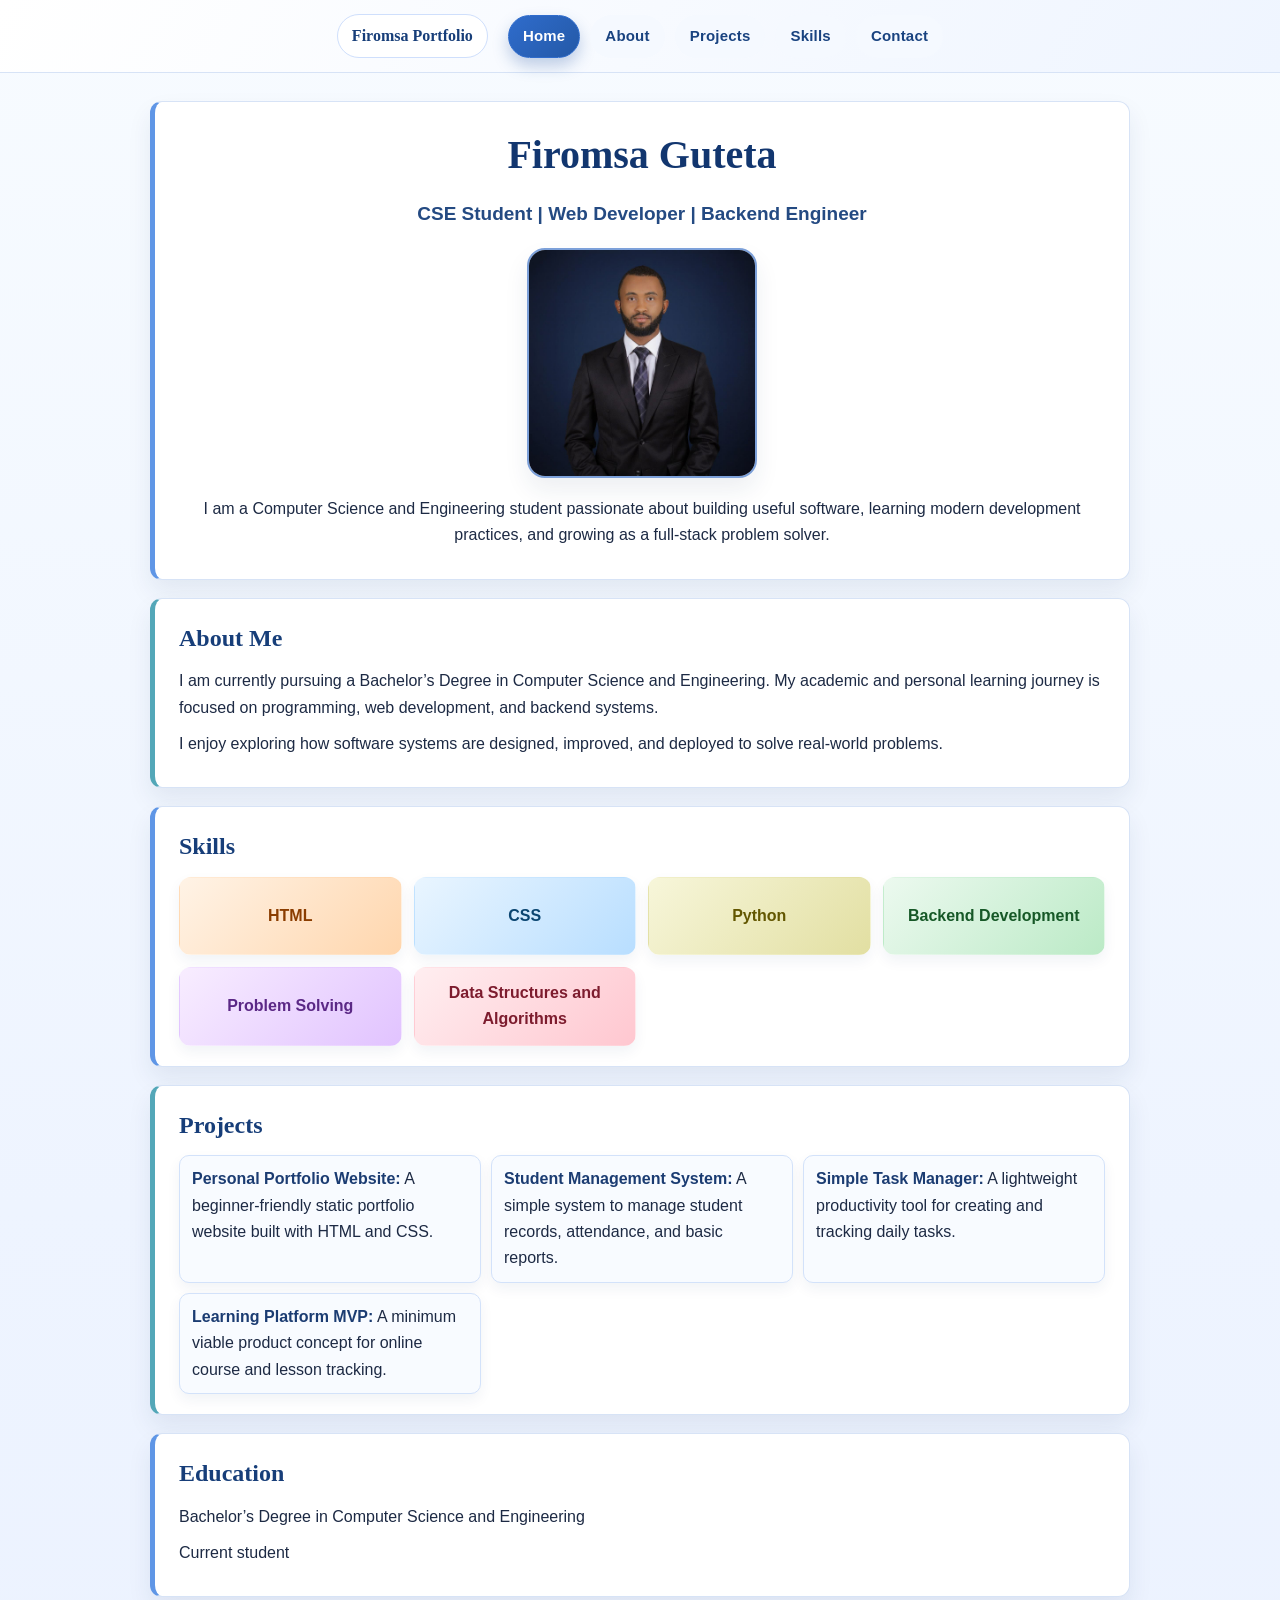
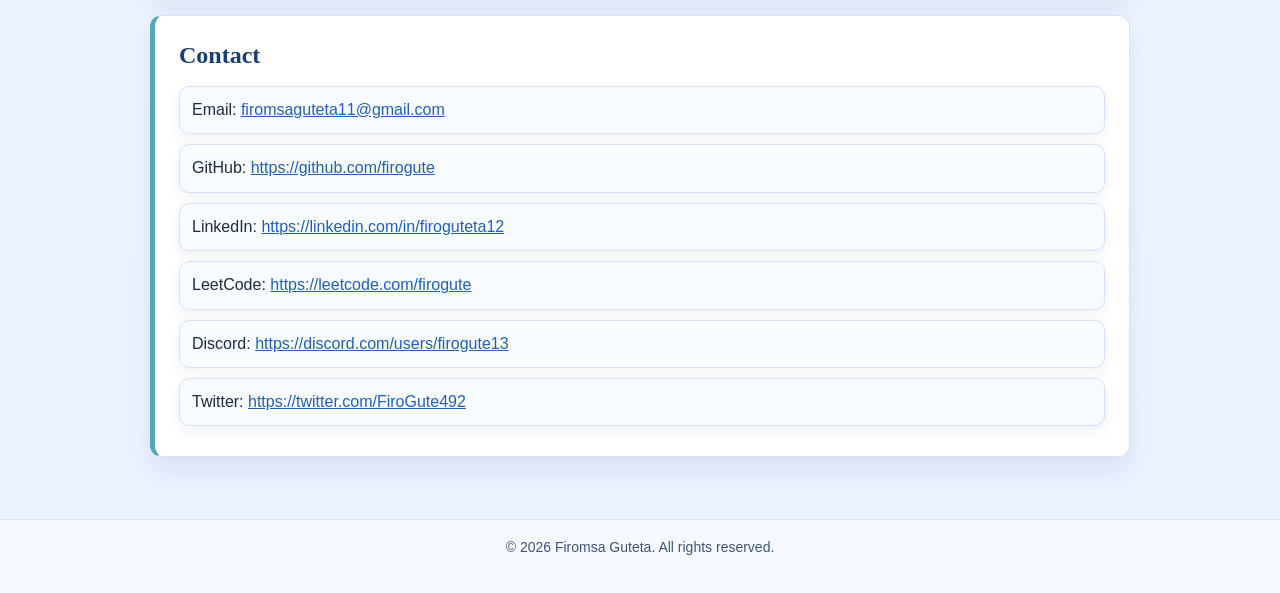
==== index.html @ 27457bf6 "Add initial portfolio website structure with CSS styling - Created index.html for the main portfolio" ====
<!doctype html>
<html lang="en">
  <head>
    <meta charset="UTF-8" />
    <meta name="viewport" content="width=device-width, initial-scale=1.0" />
    <title>Firomsa Guteta | Portfolio</title>
    <link rel="stylesheet" href="index.css" />
  </head>
  <body>
    <header class="site-header">
      <div class="container">
        <nav class="site-nav" aria-label="Main Navigation">
          <span class="nav-brand">Firomsa Portfolio</span>
          <a class="active" href="index.html">Home</a>
          <a href="about.html">About</a>
          <a href="projects.html">Projects</a>
          <a href="skills.html">Skills</a>
          <a href="contact.html">Contact</a>
        </nav>
      </div>
    </header>

    <main class="container">
      <section class="intro">
        <h1>Firomsa Guteta</h1>
        <h2>CSE Student | Web Developer | Backend Engineer</h2>
        <div class="profile-photo-box">
          <img
            class="profile-photo"
            src="images/profile.jpg"
            alt="Firomsa Guteta profile photo"
          />
        </div>
        <p class="photo-help"></p>
        <p>
          I am a Computer Science and Engineering student passionate about
          building useful software, learning modern development practices, and
          growing as a full-stack problem solver.
        </p>
      </section>

      <section id="about">
        <h3>About Me</h3>
        <p>
          I am currently pursuing a Bachelor&rsquo;s Degree in Computer Science
          and Engineering. My academic and personal learning journey is focused
          on programming, web development, and backend systems.
        </p>
        <p>
          I enjoy exploring how software systems are designed, improved, and
          deployed to solve real-world problems.
        </p>
      </section>

      <section id="skills">
        <h3>Skills</h3>
        <ul class="skills-grid">
          <li class="skill-card skill-html">HTML</li>
          <li class="skill-card skill-css">CSS</li>
          <li class="skill-card skill-python">Python</li>
          <li class="skill-card skill-backend">Backend Development</li>
          <li class="skill-card skill-problem">Problem Solving</li>
          <li class="skill-card skill-dsa">Data Structures and Algorithms</li>
        </ul>
      </section>

      <section id="projects">
        <h3>Projects</h3>
        <ul>
          <li>
            <span class="project-title">Personal Portfolio Website:</span>
            A beginner-friendly static portfolio website built with HTML and
            CSS.
          </li>
          <li>
            <span class="project-title">Student Management System:</span>
            A simple system to manage student records, attendance, and basic
            reports.
          </li>
          <li>
            <span class="project-title">Simple Task Manager:</span>
            A lightweight productivity tool for creating and tracking daily
            tasks.
          </li>
          <li>
            <span class="project-title">Learning Platform MVP:</span>
            A minimum viable product concept for online course and lesson
            tracking.
          </li>
        </ul>
      </section>

      <section id="education">
        <h3>Education</h3>
        <p>Bachelor&rsquo;s Degree in Computer Science and Engineering</p>
        <p>Current student</p>
      </section>

      <section id="contact">
        <h3>Contact</h3>
        <p>
          Email:
          <a href="mailto:firomsaguteta11@gmail.com"
            >firomsaguteta11@gmail.com</a
          >
        </p>
        <p>
          GitHub:
          <a
            href="https://github.com/firogute"
            target="_blank"
            rel="noopener noreferrer"
            >https://github.com/firogute</a
          >
        </p>
        <p>
          LinkedIn:
          <a
            href="https://linkedin.com/in/firoguteta12"
            target="_blank"
            rel="noopener noreferrer"
            >https://linkedin.com/in/firoguteta12</a
          >
        </p>
        <p>
          LeetCode:
          <a
            href="https://leetcode.com/firogute"
            target="_blank"
            rel="noopener noreferrer"
            >https://leetcode.com/firogute</a
          >
        </p>
        <p>
          Discord:
          <a
            href="https://discord.com/users/firogute13"
            target="_blank"
            rel="noopener noreferrer"
            >https://discord.com/users/firogute13</a
          >
        </p>
        <p>
          Twitter:
          <a
            href="https://twitter.com/FiroGute492"
            target="_blank"
            rel="noopener noreferrer"
            >https://twitter.com/FiroGute492</a
          >
        </p>
      </section>
    </main>

    <footer>
      <div class="container">
        <p>&copy; 2026 Firomsa Guteta. All rights reserved.</p>
      </div>
    </footer>
  </body>
</html>
---- index.css ----
:root {
  --bg-main: #eef4ff;
  --bg-accent: #f7fbff;
  --card-bg: #ffffff;
  --card-muted: #f8fbff;
  --text-main: #1d2a44;
  --text-muted: #4f5f7a;
  --primary: #1f5fbf;
  --primary-dark: #174891;
  --border-soft: #d7e3f6;
  --shadow-soft: 0 12px 24px rgba(22, 48, 94, 0.08);
  --shadow-hover: 0 16px 28px rgba(22, 48, 94, 0.16);
  --font-body: "Segoe UI", Tahoma, Geneva, Verdana, sans-serif;
  --font-heading: "Georgia", "Times New Roman", Times, serif;
  --font-nav: "Trebuchet MS", "Segoe UI", sans-serif;
}

* {
  box-sizing: border-box;
}

body {
  margin: 0;
  padding: 0;
  background: linear-gradient(
    180deg,
    var(--bg-accent) 0%,
    var(--bg-main) 55%,
    #eaf1ff 100%
  );
  color: var(--text-main);
  font-family: var(--font-body);
  line-height: 1.65;
}

.container {
  width: 92%;
  max-width: 980px;
  margin: 0 auto;
}

.site-header {
  border-bottom: 1px solid var(--border-soft);
  padding: 14px 0;
  background: linear-gradient(120deg, #ffffff 0%, #eff5ff 100%);
  backdrop-filter: blur(6px);
  position: sticky;
  top: 0;
  z-index: 20;
}

.site-nav {
  display: flex;
  align-items: center;
  justify-content: center;
  flex-wrap: wrap;
  gap: 10px;
}

.nav-brand {
  margin-right: 10px;
  padding: 8px 14px;
  border-radius: 999px;
  border: 1px solid #cfdffc;
  background: #ffffff;
  color: #173e79;
  font-family: var(--font-heading);
  font-size: 16px;
  font-weight: 700;
}

.site-nav a {
  color: #194380;
  text-decoration: none;
  margin: 0;
  padding: 8px 14px;
  border-radius: 999px;
  border: 1px solid transparent;
  background: #f5f9ff;
  font-size: 15px;
  font-weight: 700;
  font-family: var(--font-nav);
  letter-spacing: 0.2px;
  transition: transform 0.18s ease, box-shadow 0.18s ease, background 0.18s ease,
    border-color 0.18s ease, color 0.18s ease;
}

.site-nav a:hover {
  color: #0f356b;
  background: #e9f2ff;
  border-color: #b5cdf6;
  box-shadow: 0 8px 16px rgba(22, 48, 94, 0.12);
  transform: translateY(-1px);
  text-decoration: none;
}

.site-nav a.active {
  color: #ffffff;
  background: linear-gradient(135deg, #2f6ccc, #2459a7);
  border-color: #2f6ccc;
  box-shadow: 0 8px 16px rgba(35, 86, 163, 0.28);
}

main {
  padding: 28px 0 44px;
}

.intro {
  text-align: center;
}

.intro h1 {
  margin: 0;
  font-family: var(--font-heading);
  font-size: 40px;
  font-weight: 700;
  color: #12366f;
}

.intro h2 {
  margin: 10px 0 18px;
  font-size: 19px;
  font-weight: 700;
  color: #244a82;
  font-family: var(--font-nav);
}

.profile-photo-box {
  width: 230px;
  height: 230px;
  margin: 0 auto 18px;
  border: 2px solid #7ca0d9;
  border-radius: 18px;
  background: #f2f7ff;
  display: flex;
  justify-content: center;
  align-items: center;
  overflow: hidden;
  box-shadow: var(--shadow-soft);
}

.profile-photo {
  width: 100%;
  height: 100%;
  object-fit: cover;
}

.photo-help {
  margin: 0 8px 14px;
  color: var(--text-muted);
  font-size: 13px;
  text-align: center;
}

section {
  margin: 0 0 18px;
  padding: 20px 24px;
  border: 1px solid var(--border-soft);
  border-left: 5px solid #79a7ee;
  border-radius: 12px;
  background: var(--card-bg);
  box-shadow: var(--shadow-soft);
  transition:
    transform 0.22s ease,
    box-shadow 0.22s ease,
    border-color 0.22s ease;
}

section:nth-of-type(odd) {
  border-left-color: #5f96e6;
}

section:nth-of-type(even) {
  border-left-color: #53a7b8;
}

section:hover {
  transform: translateY(-4px);
  box-shadow: var(--shadow-hover);
  border-color: #9bbcf0;
}

section h3 {
  margin-top: 0;
  margin-bottom: 10px;
  font-size: 24px;
  font-family: var(--font-heading);
  color: #173e79;
}

p {
  margin: 0 0 10px;
}

ul {
  margin: 0;
  padding-left: 0;
  list-style: none;
  display: grid;
  gap: 10px;
  grid-template-columns: repeat(auto-fit, minmax(230px, 1fr));
}

li {
  margin-bottom: 0;
  background: var(--card-muted);
  border: 1px solid #d3e2fa;
  border-radius: 10px;
  padding: 10px 12px;
  box-shadow: 0 6px 14px rgba(22, 48, 94, 0.06);
  transition:
    transform 0.2s ease,
    box-shadow 0.2s ease,
    border-color 0.2s ease;
}

li:hover {
  transform: translateY(-2px);
  box-shadow: 0 10px 18px rgba(22, 48, 94, 0.12);
  border-color: #97b8ec;
}

.skills-grid {
  grid-template-columns: repeat(auto-fit, minmax(180px, 1fr));
  gap: 12px;
}

.skills-grid li {
  min-height: 78px;
  display: flex;
  align-items: center;
  justify-content: center;
  text-align: center;
  padding: 12px;
  border-radius: 12px;
  font-weight: 700;
  font-family: var(--font-nav);
  border: 1px solid transparent;
}

.skill-html {
  background: linear-gradient(135deg, #fff3e6, #ffd6ad);
  border-color: #ffc285;
  color: #8b3d00;
}

.skill-css {
  background: linear-gradient(135deg, #e9f5ff, #b8deff);
  border-color: #8ec9ff;
  color: #0b4672;
}

.skill-python {
  background: linear-gradient(135deg, #f7f6da, #e2dfa2);
  border-color: #d4cf7b;
  color: #625600;
}

.skill-backend {
  background: linear-gradient(135deg, #ecf9ef, #bbeac6);
  border-color: #9ad7a9;
  color: #165827;
}

.skill-problem {
  background: linear-gradient(135deg, #f8edff, #e1c3ff);
  border-color: #cca3f3;
  color: #5b2886;
}

.skill-dsa {
  background: linear-gradient(135deg, #ffeef0, #ffc7d0);
  border-color: #f6a1af;
  color: #7d1c2e;
}

.project-title {
  font-weight: 700;
  color: #1b3c72;
}

a {
  color: var(--primary);
  word-break: break-word;
}

a:hover {
  color: var(--primary-dark);
}

footer {
  border-top: 1px solid var(--border-soft);
  background: #f6f9ff;
  padding: 16px 0 24px;
  text-align: center;
  font-size: 14px;
  color: #3f5478;
}

#contact p,
.contact-row {
  background: var(--card-muted);
  border: 1px solid #d3e2fa;
  border-radius: 10px;
  padding: 10px 12px;
  box-shadow: 0 6px 14px rgba(22, 48, 94, 0.06);
  transition:
    transform 0.2s ease,
    box-shadow 0.2s ease,
    border-color 0.2s ease;
}

#contact p:hover,
.contact-row:hover {
  transform: translateY(-2px);
  box-shadow: 0 10px 18px rgba(22, 48, 94, 0.12);
  border-color: #97b8ec;
}

@media (max-width: 640px) {
  .site-nav a {
    font-size: 14px;
    padding: 7px 11px;
  }

  .nav-brand {
    width: 100%;
    margin-right: 0;
  }

  section {
    padding: 16px;
  }

  .intro h1 {
    font-size: 32px;
  }

  .skills-grid {
    grid-template-columns: 1fr;
  }

  ul {
    grid-template-columns: 1fr;
  }
}
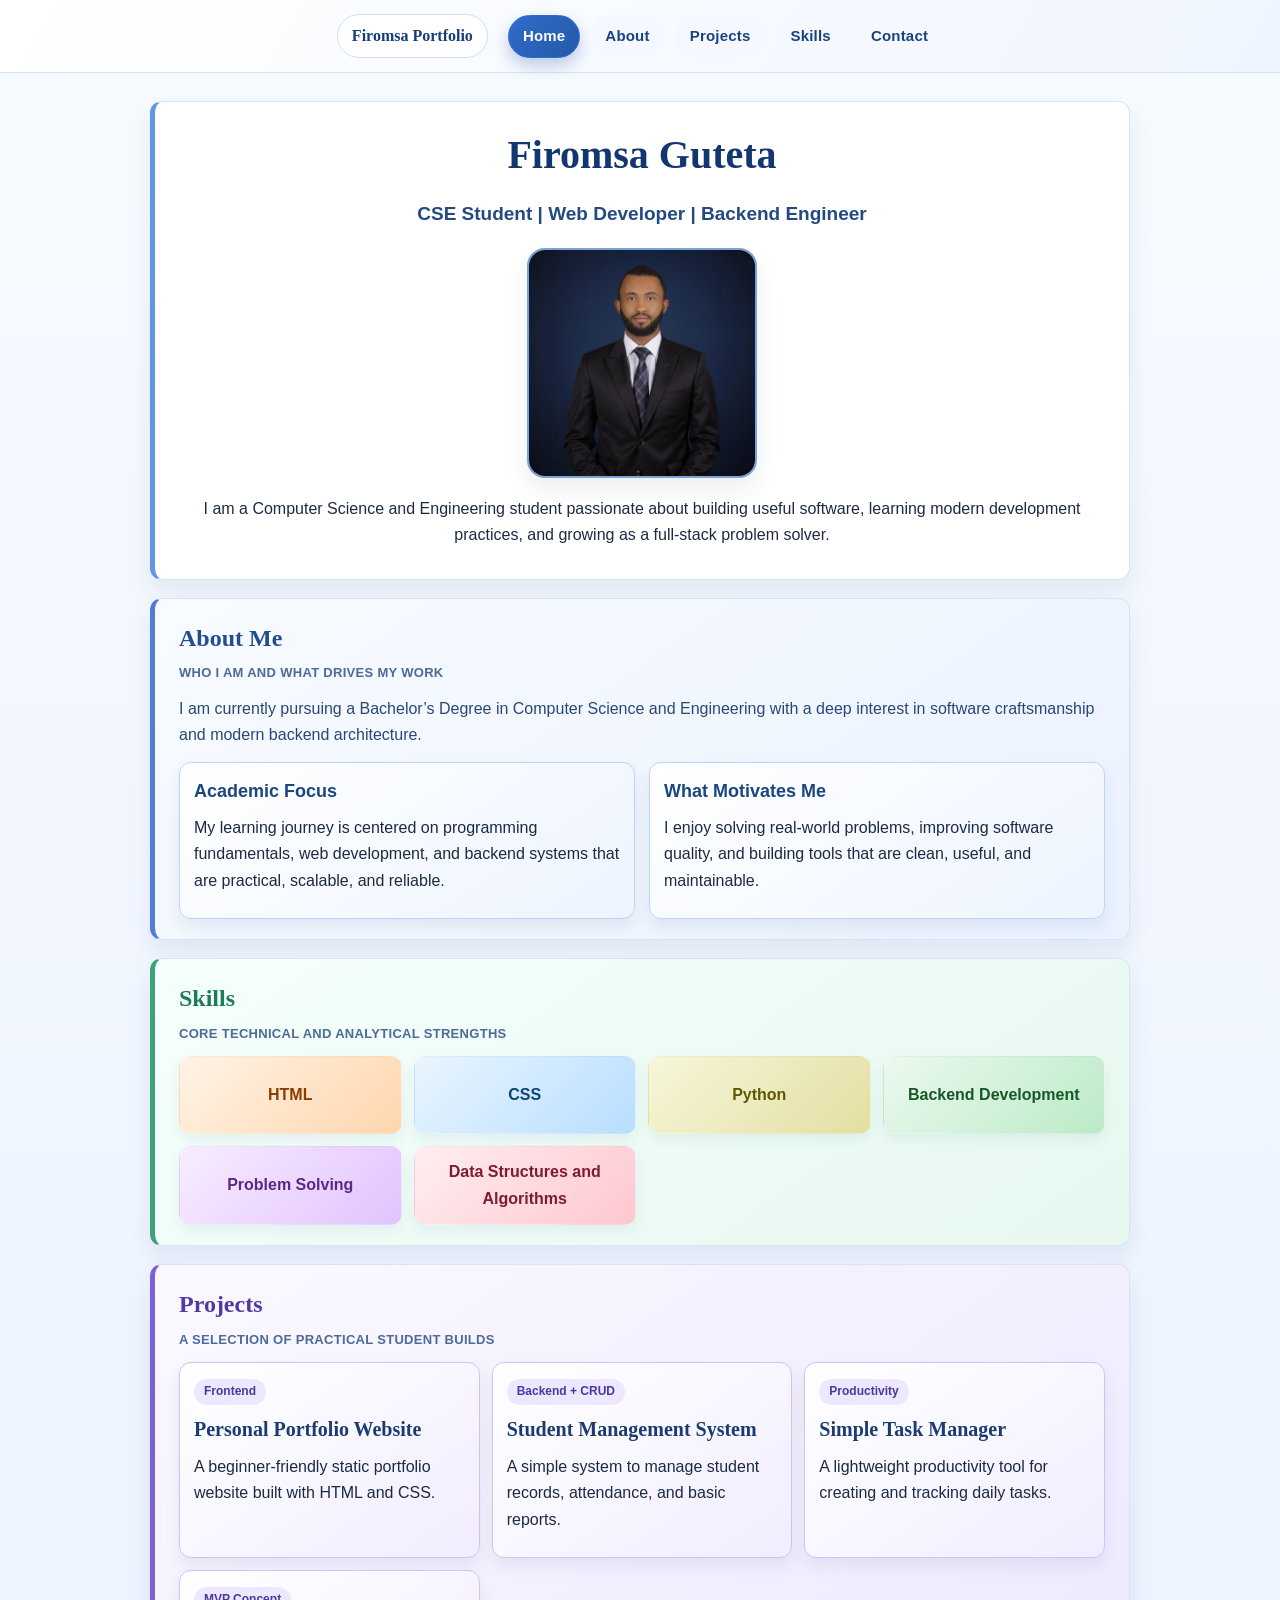
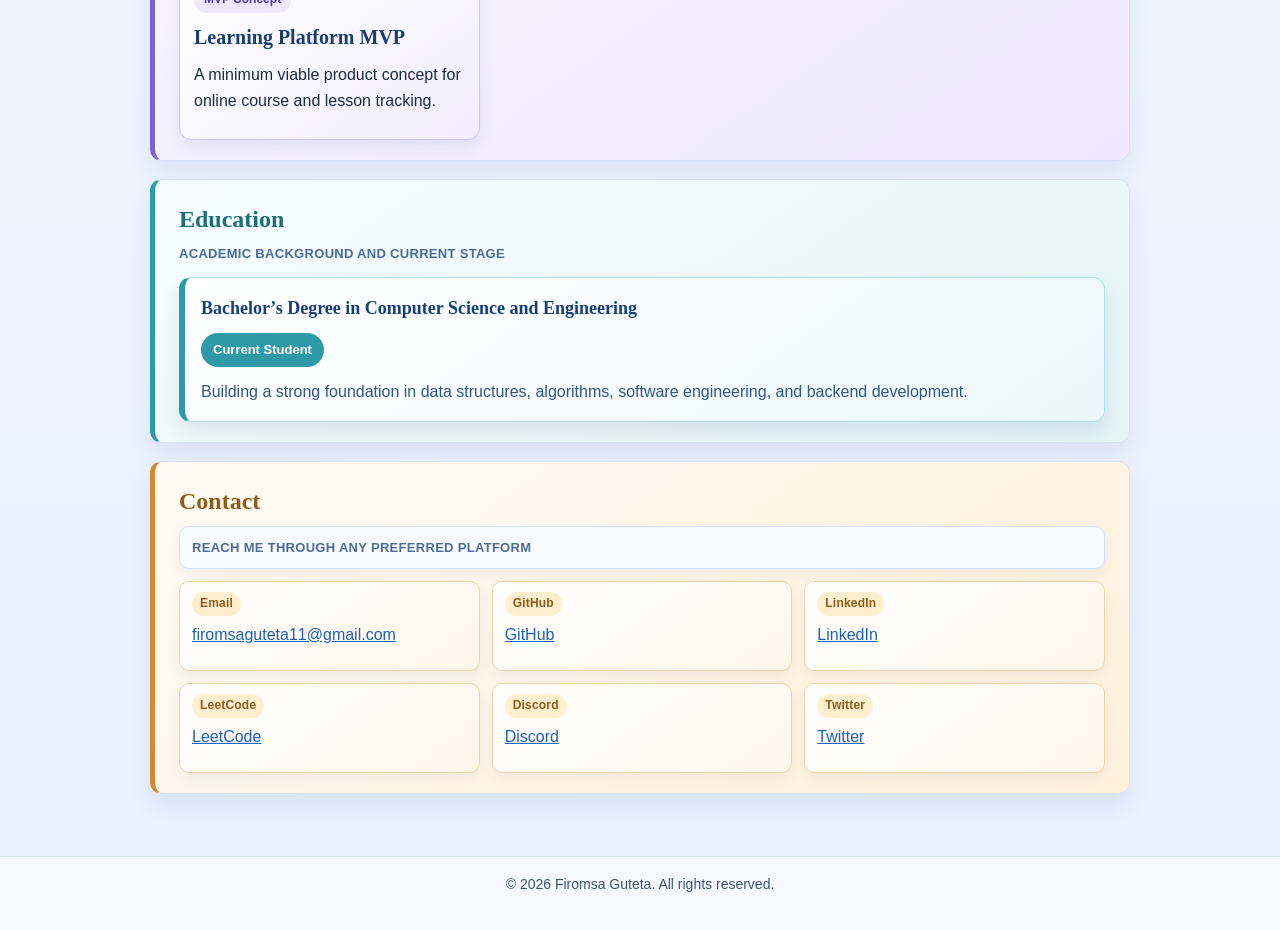
==== commit cd991efd: "Refactor contact section and enhance styling across multiple pages - Updated the contact section in " ====
--- a/index.html
+++ b/index.html
@@ -40,20 +40,39 @@
       </section>
 
       <section id="about">
-        <h3>About Me</h3>
-        <p>
-          I am currently pursuing a Bachelor&rsquo;s Degree in Computer Science
-          and Engineering. My academic and personal learning journey is focused
-          on programming, web development, and backend systems.
+        <div class="section-header">
+          <h3>About Me</h3>
+          <p class="section-kicker">Who I am and what drives my work</p>
+        </div>
+        <p class="section-lead">
+          I am currently pursuing a Bachelor&rsquo;s Degree in Computer Science and
+          Engineering with a deep interest in software craftsmanship and modern
+          backend architecture.
         </p>
-        <p>
-          I enjoy exploring how software systems are designed, improved, and
-          deployed to solve real-world problems.
-        </p>
+        <div class="about-grid">
+          <article class="about-card">
+            <h4>Academic Focus</h4>
+            <p>
+              My learning journey is centered on programming fundamentals, web
+              development, and backend systems that are practical, scalable, and
+              reliable.
+            </p>
+          </article>
+          <article class="about-card">
+            <h4>What Motivates Me</h4>
+            <p>
+              I enjoy solving real-world problems, improving software quality,
+              and building tools that are clean, useful, and maintainable.
+            </p>
+          </article>
+        </div>
       </section>
 
       <section id="skills">
-        <h3>Skills</h3>
+        <div class="section-header">
+          <h3>Skills</h3>
+          <p class="section-kicker">Core technical and analytical strengths</p>
+        </div>
         <ul class="skills-grid">
           <li class="skill-card skill-html">HTML</li>
           <li class="skill-card skill-css">CSS</li>
@@ -65,90 +84,121 @@
       </section>
 
       <section id="projects">
-        <h3>Projects</h3>
-        <ul>
-          <li>
-            <span class="project-title">Personal Portfolio Website:</span>
-            A beginner-friendly static portfolio website built with HTML and
-            CSS.
-          </li>
-          <li>
-            <span class="project-title">Student Management System:</span>
-            A simple system to manage student records, attendance, and basic
-            reports.
-          </li>
-          <li>
-            <span class="project-title">Simple Task Manager:</span>
-            A lightweight productivity tool for creating and tracking daily
-            tasks.
-          </li>
-          <li>
-            <span class="project-title">Learning Platform MVP:</span>
-            A minimum viable product concept for online course and lesson
-            tracking.
-          </li>
-        </ul>
+        <div class="section-header">
+          <h3>Projects</h3>
+          <p class="section-kicker">A selection of practical student builds</p>
+        </div>
+        <div class="project-grid">
+          <article class="project-card">
+            <p class="project-badge">Frontend</p>
+            <h4 class="project-title">Personal Portfolio Website</h4>
+            <p>
+              A beginner-friendly static portfolio website built with HTML and
+              CSS.
+            </p>
+          </article>
+          <article class="project-card">
+            <p class="project-badge">Backend + CRUD</p>
+            <h4 class="project-title">Student Management System</h4>
+            <p>
+              A simple system to manage student records, attendance, and basic
+              reports.
+            </p>
+          </article>
+          <article class="project-card">
+            <p class="project-badge">Productivity</p>
+            <h4 class="project-title">Simple Task Manager</h4>
+            <p>
+              A lightweight productivity tool for creating and tracking daily
+              tasks.
+            </p>
+          </article>
+          <article class="project-card">
+            <p class="project-badge">MVP Concept</p>
+            <h4 class="project-title">Learning Platform MVP</h4>
+            <p>
+              A minimum viable product concept for online course and lesson
+              tracking.
+            </p>
+          </article>
+        </div>
       </section>
 
       <section id="education">
-        <h3>Education</h3>
-        <p>Bachelor&rsquo;s Degree in Computer Science and Engineering</p>
-        <p>Current student</p>
+        <div class="section-header">
+          <h3>Education</h3>
+          <p class="section-kicker">Academic background and current stage</p>
+        </div>
+        <div class="education-card">
+          <p class="edu-degree">
+            Bachelor&rsquo;s Degree in Computer Science and Engineering
+          </p>
+          <p class="edu-status">Current Student</p>
+          <p class="edu-note">
+            Building a strong foundation in data structures, algorithms,
+            software engineering, and backend development.
+          </p>
+        </div>
       </section>
 
       <section id="contact">
-        <h3>Contact</h3>
-        <p>
-          Email:
-          <a href="mailto:firomsaguteta11@gmail.com"
-            >firomsaguteta11@gmail.com</a
-          >
-        </p>
-        <p>
-          GitHub:
-          <a
-            href="https://github.com/firogute"
-            target="_blank"
-            rel="noopener noreferrer"
-            >https://github.com/firogute</a
-          >
-        </p>
-        <p>
-          LinkedIn:
-          <a
-            href="https://linkedin.com/in/firoguteta12"
-            target="_blank"
-            rel="noopener noreferrer"
-            >https://linkedin.com/in/firoguteta12</a
-          >
-        </p>
-        <p>
-          LeetCode:
-          <a
-            href="https://leetcode.com/firogute"
-            target="_blank"
-            rel="noopener noreferrer"
-            >https://leetcode.com/firogute</a
-          >
-        </p>
-        <p>
-          Discord:
-          <a
-            href="https://discord.com/users/firogute13"
-            target="_blank"
-            rel="noopener noreferrer"
-            >https://discord.com/users/firogute13</a
-          >
-        </p>
-        <p>
-          Twitter:
-          <a
-            href="https://twitter.com/FiroGute492"
-            target="_blank"
-            rel="noopener noreferrer"
-            >https://twitter.com/FiroGute492</a
-          >
-        </p>
+        <div class="section-header">
+          <h3>Contact</h3>
+          <p class="section-kicker">Reach me through any preferred platform</p>
+        </div>
+        <div class="contact-grid">
+          <p class="contact-row">
+            <span class="contact-label">Email</span>
+            <a href="mailto:firomsaguteta11@gmail.com"
+              >firomsaguteta11@gmail.com</a
+            >
+          </p>
+          <p class="contact-row">
+            <span class="contact-label">GitHub</span>
+            <a
+              href="https://github.com/firogute"
+              target="_blank"
+              rel="noopener noreferrer"
+              >GitHub</a
+            >
+          </p>
+          <p class="contact-row">
+            <span class="contact-label">LinkedIn</span>
+            <a
+              href="https://linkedin.com/in/firoguteta12"
+              target="_blank"
+              rel="noopener noreferrer"
+              >LinkedIn</a
+            >
+          </p>
+          <p class="contact-row">
+            <span class="contact-label">LeetCode</span>
+            <a
+              href="https://leetcode.com/firogute"
+              target="_blank"
+              rel="noopener noreferrer"
+              >LeetCode</a
+            >
+          </p>
+          <p class="contact-row">
+            <span class="contact-label">Discord</span>
+            <a
+              href="https://discord.com/users/firogute13"
+              target="_blank"
+              rel="noopener noreferrer"
+              >Discord</a
+            >
+          </p>
+          <p class="contact-row">
+            <span class="contact-label">Twitter</span>
+            <a
+              href="https://twitter.com/FiroGute492"
+              target="_blank"
+              rel="noopener noreferrer"
+              >Twitter</a
+            >
+          </p>
+        </div>
       </section>
     </main>
 
--- a/index.css
+++ b/index.css
@@ -81,8 +81,12 @@
   font-weight: 700;
   font-family: var(--font-nav);
   letter-spacing: 0.2px;
-  transition: transform 0.18s ease, box-shadow 0.18s ease, background 0.18s ease,
-    border-color 0.18s ease, color 0.18s ease;
+  transition:
+    transform 0.18s ease,
+    box-shadow 0.18s ease,
+    background 0.18s ease,
+    border-color 0.18s ease,
+    color 0.18s ease;
 }
 
 .site-nav a:hover {
@@ -180,6 +184,86 @@
   border-color: #9bbcf0;
 }
 
+#about {
+  border-left-color: #4f7ed9;
+  background: linear-gradient(145deg, #f8fbff, #eaf2ff);
+}
+
+#about h3 {
+  color: #224d92;
+}
+
+#about .about-card {
+  border-color: #bdd4f7;
+  background: linear-gradient(145deg, #ffffff, #edf4ff);
+}
+
+#skills {
+  border-left-color: #3ea178;
+  background: linear-gradient(145deg, #f5fffb, #e6f8f0);
+}
+
+#skills h3 {
+  color: #1f7a57;
+}
+
+#projects {
+  border-left-color: #7861d9;
+  background: linear-gradient(145deg, #faf8ff, #ede8ff);
+}
+
+#projects h3 {
+  color: #4d3ba3;
+}
+
+#projects .project-card {
+  border-color: #cfc3f8;
+  background: linear-gradient(145deg, #ffffff, #f1edff);
+}
+
+#projects .project-badge {
+  background: #ede7ff;
+  color: #4b389f;
+}
+
+#education {
+  border-left-color: #2e99a7;
+  background: linear-gradient(145deg, #f5fdff, #e4f4f7);
+}
+
+#education h3 {
+  color: #1e6e79;
+}
+
+#education .education-card {
+  border-color: #b7e1e8;
+  border-left-color: #2e99a7;
+  background: linear-gradient(145deg, #ffffff, #eaf8fb);
+}
+
+#education .edu-status {
+  background: #2e99a7;
+}
+
+#contact {
+  border-left-color: #d28b2d;
+  background: linear-gradient(145deg, #fffaf3, #fff1dc);
+}
+
+#contact h3 {
+  color: #8f5b1a;
+}
+
+#contact .contact-row {
+  border-color: #efd3ac;
+  background: linear-gradient(145deg, #ffffff, #fff6e9);
+}
+
+#contact .contact-label {
+  background: #ffefcf;
+  color: #8f5b1a;
+}
+
 section h3 {
   margin-top: 0;
   margin-bottom: 10px;
@@ -188,8 +272,87 @@
   color: #173e79;
 }
 
+.section-header {
+  margin-bottom: 12px;
+}
+
+.section-header h3 {
+  margin-bottom: 4px;
+}
+
+.section-kicker {
+  margin: 0;
+  color: #4d6a98;
+  font-size: 13px;
+  font-weight: 700;
+  letter-spacing: 0.3px;
+  text-transform: uppercase;
+  font-family: var(--font-nav);
+}
+
 p {
   margin: 0 0 10px;
+}
+
+.section-lead {
+  font-size: 16px;
+  color: #2a4776;
+  margin-bottom: 14px;
+}
+
+.about-grid {
+  display: grid;
+  grid-template-columns: repeat(auto-fit, minmax(240px, 1fr));
+  gap: 14px;
+}
+
+.about-card {
+  border: 1px solid #cfe0f8;
+  background: linear-gradient(145deg, #f7fbff, #eaf3ff);
+  border-radius: 12px;
+  padding: 14px;
+  box-shadow: 0 8px 16px rgba(22, 48, 94, 0.08);
+}
+
+.about-card h4 {
+  margin: 0 0 8px;
+  color: #1c467f;
+  font-size: 18px;
+  font-family: var(--font-nav);
+}
+
+.education-card {
+  border: 1px solid #c7dbfa;
+  border-left: 6px solid #2f6ccc;
+  border-radius: 12px;
+  background: linear-gradient(145deg, #f8fbff, #e8f2ff);
+  padding: 16px;
+  box-shadow: 0 10px 18px rgba(22, 48, 94, 0.1);
+}
+
+.edu-degree {
+  margin: 0 0 10px;
+  font-size: 18px;
+  font-family: var(--font-heading);
+  color: #173e79;
+  font-weight: 700;
+}
+
+.edu-status {
+  display: inline-block;
+  margin: 0 0 12px;
+  padding: 6px 12px;
+  border-radius: 999px;
+  background: #2f6ccc;
+  color: #ffffff;
+  font-weight: 700;
+  font-size: 13px;
+  font-family: var(--font-nav);
+}
+
+.edu-note {
+  margin: 0;
+  color: #355486;
 }
 
 ul {
@@ -274,9 +437,49 @@
   color: #7d1c2e;
 }
 
+.project-grid {
+  display: grid;
+  grid-template-columns: repeat(auto-fit, minmax(230px, 1fr));
+  gap: 12px;
+}
+
+.project-card {
+  margin: 0;
+  border: 1px solid #cfe0f8;
+  border-radius: 12px;
+  padding: 14px;
+  background: linear-gradient(145deg, #f8fbff, #ebf3ff);
+  box-shadow: 0 8px 16px rgba(22, 48, 94, 0.08);
+  transition:
+    transform 0.2s ease,
+    box-shadow 0.2s ease,
+    border-color 0.2s ease;
+}
+
+.project-card:hover {
+  transform: translateY(-2px);
+  box-shadow: 0 12px 22px rgba(22, 48, 94, 0.14);
+  border-color: #a8c5f3;
+}
+
+.project-badge {
+  display: inline-block;
+  margin: 0 0 8px;
+  padding: 3px 10px;
+  border-radius: 999px;
+  background: #e6f0ff;
+  color: #1f4b8a;
+  font-size: 12px;
+  font-weight: 700;
+  font-family: var(--font-nav);
+}
+
 .project-title {
+  margin: 0 0 8px;
   font-weight: 700;
   color: #1b3c72;
+  font-family: var(--font-heading);
+  font-size: 20px;
 }
 
 a {
@@ -310,6 +513,33 @@
     border-color 0.2s ease;
 }
 
+.contact-grid {
+  display: grid;
+  grid-template-columns: repeat(auto-fit, minmax(260px, 1fr));
+  gap: 12px;
+}
+
+.contact-row {
+  margin: 0;
+  display: flex;
+  flex-direction: column;
+  gap: 6px;
+  min-height: 90px;
+}
+
+.contact-label {
+  display: inline-block;
+  width: fit-content;
+  padding: 2px 8px;
+  border-radius: 999px;
+  background: #e8f1ff;
+  color: #1f4b8a;
+  font-size: 12px;
+  font-weight: 700;
+  font-family: var(--font-nav);
+  letter-spacing: 0.2px;
+}
+
 #contact p:hover,
 .contact-row:hover {
   transform: translateY(-2px);
@@ -343,4 +573,10 @@
   ul {
     grid-template-columns: 1fr;
   }
-}
+
+  .about-grid,
+  .contact-grid,
+  .project-grid {
+    grid-template-columns: 1fr;
+  }
+}
